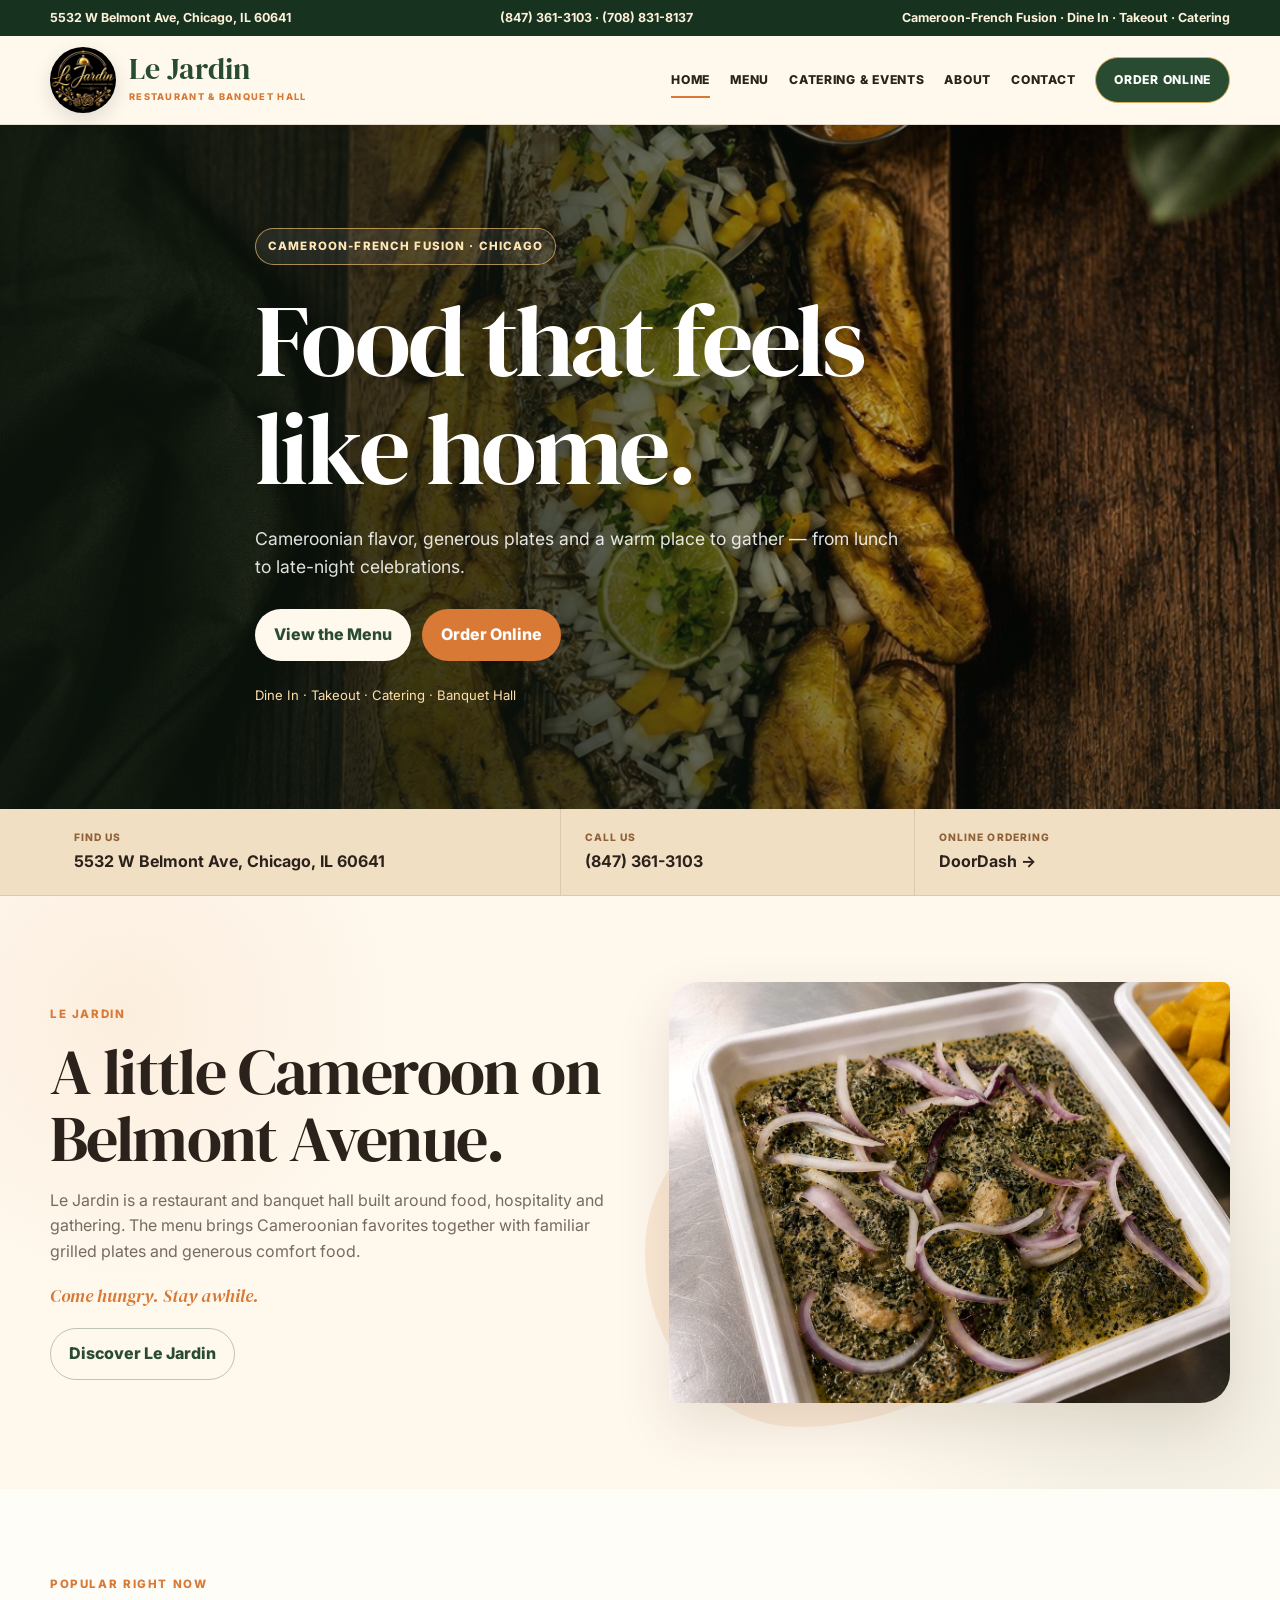
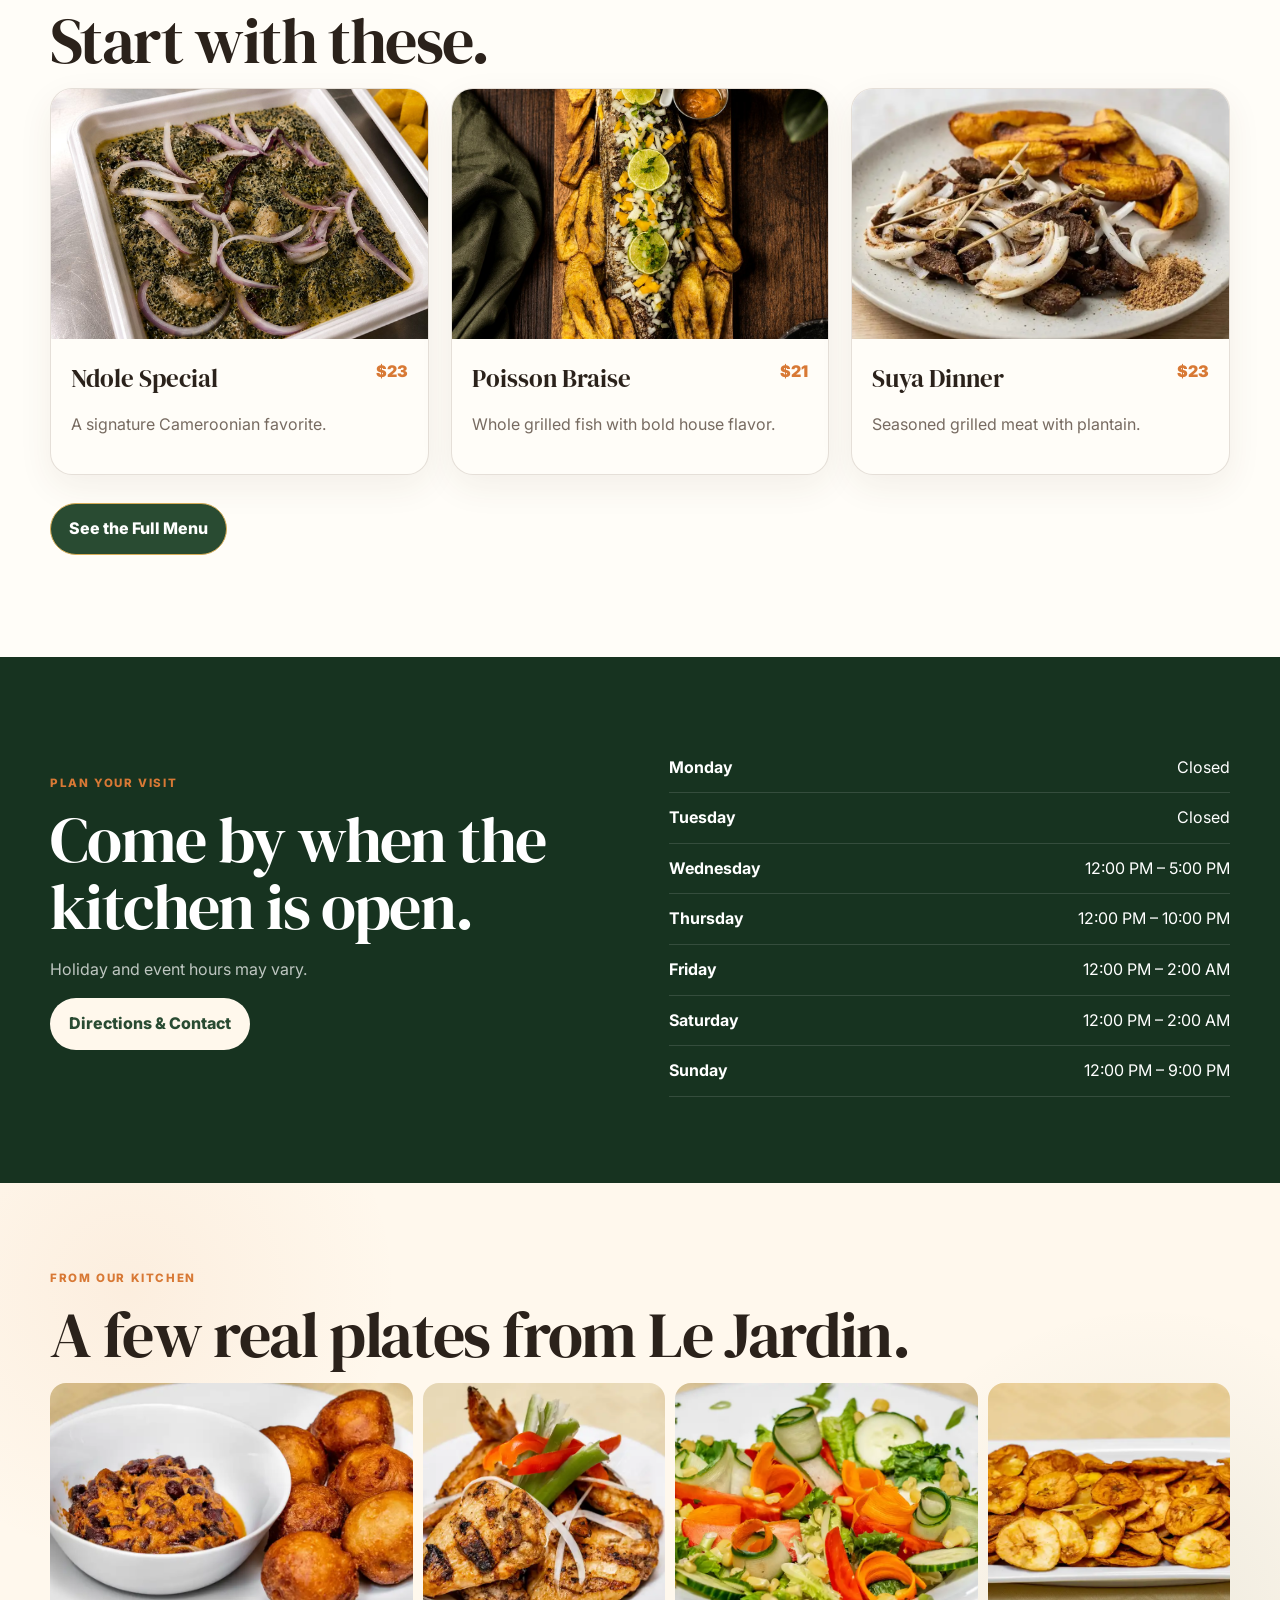
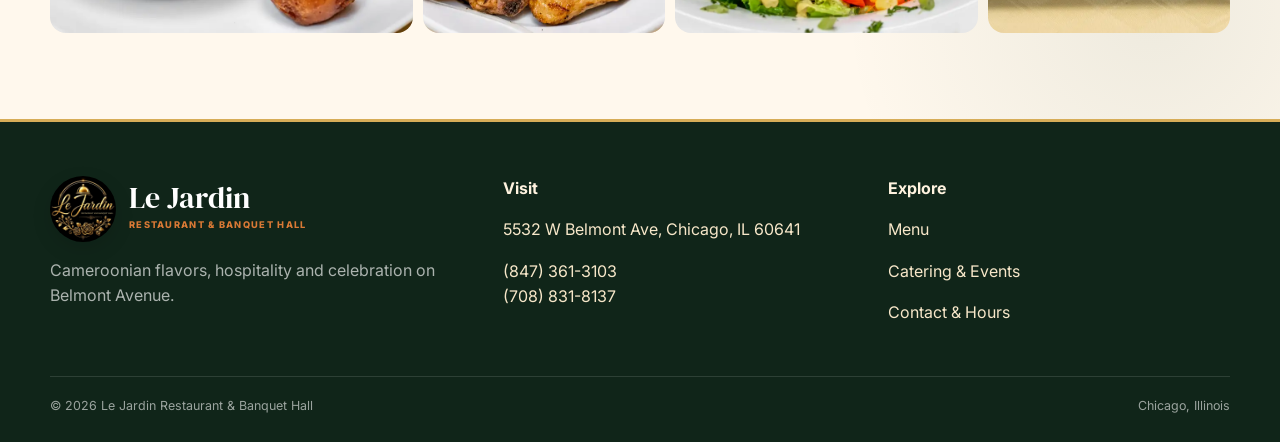
==== index.html @ bbdff8ef "Initial commit via Netlify [skip ci]" ====
<!doctype html><html lang="en"><head>
<meta charset="utf-8"><meta name="viewport" content="width=device-width,initial-scale=1">
<title>Le Jardin | Restaurant & Banquet Hall</title><meta name="description" content="Le Jardin Restaurant & Banquet Hall in Chicago — Cameroonian-French fusion, dine-in, takeout, catering and events.">
<link rel="stylesheet" href="/assets/css/style.css">
</head><body>
<div class="topbar"><div class="container topbar-inner">
  <span>5532 W Belmont Ave, Chicago, IL 60641</span>
  <span><a data-phone></a> · <a data-phone2></a></span>
  <span>Cameroon-French Fusion · Dine In · Takeout · Catering</span>
</div></div>
<header class="site-header">
  <div class="container nav">
    <a class="brand-lockup" href="/">
      <img class="brand-logo" src="/assets/images/logo.jpg" alt="Le Jardin logo">
      <span class="brand-copy"><strong>Le Jardin</strong><span>Restaurant & Banquet Hall</span></span>
    </a>
    <nav class="navlinks"><a class="active" href="/">Home</a><a class="" href="/menu/">Menu</a><a class="" href="/catering/">Catering & Events</a><a class="" href="/about/">About</a><a class="" href="/contact/">Contact</a><a class="btn green" href="/order/">Order Online</a></nav>
    <button class="menu-toggle" data-menu-toggle aria-label="Open navigation">☰</button>
  </div>
  <div class="mobile-panel" data-mobile-panel><a href="/">Home</a><a href="/menu/">Menu</a><a href="/catering/">Catering & Events</a><a href="/about/">About</a><a href="/contact/">Contact</a><a class="btn green" href="/order/">Order Online</a></div>
</header>
<main>
<section class="hero">
 <img class="hero-media" src="/assets/images/hero-fish.jpg" alt="Grilled fish with plantains at Le Jardin">
 <div class="container hero-content">
  <span class="badge">Cameroon-French Fusion · Chicago</span>
  <h1>Food that feels like home.</h1>
  <p>Cameroonian flavor, generous plates and a warm place to gather — from lunch to late-night celebrations.</p>
  <div class="hero-actions"><a class="btn cream" href="/menu/">View the Menu</a><a class="btn orange" href="/order/">Order Online</a></div>
  <div class="hero-note">Dine In · Takeout · Catering · Banquet Hall</div>
 </div>
</section>
<section class="info-strip"><div class="container info-grid">
 <div class="info-item"><small>Find us</small><strong><a data-address target="_blank"></a></strong></div>
 <div class="info-item"><small>Call us</small><strong><a data-phone></a></strong></div>
 <div class="info-item"><small>Online ordering</small><strong><a href="/order/">DoorDash →</a></strong></div>
</div></section>

<section class="section paper"><div class="container split">
 <div>
   <div class="eyebrow">Le Jardin</div><h2>A little Cameroon on Belmont Avenue.</h2>
   <p class="muted">Le Jardin is a restaurant and banquet hall built around food, hospitality and gathering. The menu brings Cameroonian favorites together with familiar grilled plates and generous comfort food.</p>
   <p class="ornament">Come hungry. Stay awhile.</p>
   <a class="btn outline" href="/about/">Discover Le Jardin</a>
 </div>
 <div class="story-card"><img src="/assets/images/ndole.jpg" alt="Ndolé at Le Jardin"></div>
</div></section>

<section class="section white"><div class="container">
 <div class="eyebrow">Popular right now</div><h2>Start with these.</h2>
 <div class="cards">
  <article class="food-card"><img src="/assets/images/ndole.jpg" alt="Ndole Special"><div class="food-card-body"><div class="food-head"><h3>Ndole Special</h3><span class="price">$23</span></div><p class="muted">A signature Cameroonian favorite.</p></div></article>
  <article class="food-card"><img src="/assets/images/hero-fish.jpg" alt="Poisson Braise"><div class="food-card-body"><div class="food-head"><h3>Poisson Braise</h3><span class="price">$21</span></div><p class="muted">Whole grilled fish with bold house flavor.</p></div></article>
  <article class="food-card"><img src="/assets/images/dish-01.webp" alt="Suya Dinner"><div class="food-card-body"><div class="food-head"><h3>Suya Dinner</h3><span class="price">$23</span></div><p class="muted">Seasoned grilled meat with plantain.</p></div></article>
 </div>
 <p style="margin-top:28px"><a class="btn green" href="/menu/">See the Full Menu</a></p>
</div></section>

<section class="section green"><div class="container split">
 <div><div class="eyebrow">Plan your visit</div><h2>Come by when the kitchen is open.</h2><p class="muted">Holiday and event hours may vary.</p><p><a class="btn cream" href="/contact/">Directions & Contact</a></p></div>
 <div class="hours" data-hours></div>
</div></section>

<section class="section paper"><div class="container">
 <div class="eyebrow">From our kitchen</div><h2>A few real plates from Le Jardin.</h2>
 <div class="photo-ribbon">
  <img src="/assets/images/dish-03.webp" alt="Puff Puff and Beans">
  <img src="/assets/images/dish-05.webp" alt="Grilled chicken">
  <img src="/assets/images/dish-13.webp" alt="Garden salad">
  <img src="/assets/images/dish-18.webp" alt="Fried plantain">
 </div>
</div></section>
</main>

<footer class="footer"><div class="container">
  <div class="footer-grid">
    <div>
      <a class="brand-lockup" href="/"><img class="brand-logo" src="/assets/images/logo.jpg" alt=""><span class="brand-copy"><strong>Le Jardin</strong><span>Restaurant & Banquet Hall</span></span></a>
      <p class="muted">Cameroonian flavors, hospitality and celebration on Belmont Avenue.</p>
    </div>
    <div><strong>Visit</strong><p><a data-address target="_blank"></a></p><p><a data-phone></a><br><a data-phone2></a></p></div>
    <div><strong>Explore</strong><p><a href="/menu/">Menu</a></p><p><a href="/catering/">Catering & Events</a></p><p><a href="/contact/">Contact & Hours</a></p><p><a data-instagram>Instagram</a> <a data-facebook>Facebook</a></p></div>
  </div>
  <div class="footer-bottom"><span>© <span data-year></span> Le Jardin Restaurant & Banquet Hall</span><span>Chicago, Illinois</span></div>
</div></footer>
<script src="/assets/js/config.js"></script><script src="/assets/js/site.js"></script>
</body></html>
---- assets/css/style.css ----
@import url('https://fonts.googleapis.com/css2?family=DM+Serif+Display:ital@0;1&family=Inter:wght@400;500;600;700;800&display=swap');

:root{
  --green:#294b32;
  --green-deep:#173320;
  --cream:#fff8ed;
  --cream-2:#f5ead8;
  --orange:#d87935;
  --gold:#d7ad58;
  --ink:#2b221b;
  --muted:#776b61;
  --line:rgba(79,59,37,.15);
  --white:#fffdf8;
  --shadow:0 22px 55px rgba(71,49,27,.12);
  --serif:"DM Serif Display",Georgia,serif;
  --sans:Inter,-apple-system,BlinkMacSystemFont,"Segoe UI",sans-serif;
}
*{box-sizing:border-box}
html{scroll-behavior:smooth}
body{margin:0;background:var(--cream);color:var(--ink);font-family:var(--sans);line-height:1.6}
a{color:inherit;text-decoration:none}
img{max-width:100%;display:block}
.container{width:min(1180px,calc(100% - 34px));margin:auto}
.topbar{background:var(--green-deep);color:#fff1d9;padding:8px 0;font-size:.78rem;font-weight:700}
.topbar-inner{display:flex;justify-content:space-between;gap:20px;flex-wrap:wrap}
.site-header{position:sticky;top:0;z-index:50;background:rgba(255,248,237,.95);backdrop-filter:blur(16px);border-bottom:1px solid var(--line)}
.nav{min-height:88px;display:flex;align-items:center;justify-content:space-between;gap:24px}
.brand-lockup{display:flex;align-items:center;gap:13px}
.brand-logo{width:66px;height:66px;border-radius:50%;object-fit:cover;background:#000;box-shadow:0 7px 20px rgba(0,0,0,.12)}
.brand-copy strong{display:block;font-family:var(--serif);color:var(--green);font-size:1.85rem;line-height:.95;font-weight:400}
.brand-copy span{display:block;margin-top:6px;color:var(--orange);font-weight:800;letter-spacing:.14em;text-transform:uppercase;font-size:.58rem}
.navlinks{display:flex;align-items:center;gap:20px;text-transform:uppercase;font-weight:800;font-size:.76rem;letter-spacing:.06em}
.navlinks a:not(.btn){position:relative;padding:30px 0}
.navlinks a:not(.btn)::after{content:"";position:absolute;left:0;right:100%;bottom:22px;height:2px;background:var(--orange);transition:.2s}
.navlinks a:hover::after,.navlinks a.active::after{right:0}
.btn{display:inline-flex;align-items:center;justify-content:center;gap:.5rem;padding:12px 18px;border-radius:999px;font-weight:800;border:1px solid transparent;cursor:pointer;transition:.2s}
.btn.green{background:var(--green);color:#fff;border-color:var(--gold)}
.btn.orange{background:var(--orange);color:#fff}
.btn.cream{background:#fff8ec;color:var(--green)}
.btn.outline{border-color:rgba(41,75,50,.3);background:transparent;color:var(--green)}
.btn:hover{transform:translateY(-1px)}
.menu-toggle{display:none;border:0;background:transparent;font-size:1.5rem;color:var(--green)}
.mobile-panel{display:none;background:var(--cream);padding:10px 18px 20px;border-top:1px solid var(--line)}
.mobile-panel.open{display:grid;gap:4px}
.mobile-panel a{padding:11px 8px;font-weight:750}

.hero{position:relative;min-height:76vh;color:#fff;display:flex;align-items:center;overflow:hidden;background:#151a12}
.hero-media{position:absolute;inset:0;width:100%;height:100%;object-fit:cover}
.hero::after{content:"";position:absolute;inset:0;background:
linear-gradient(90deg,rgba(11,20,12,.92) 0%,rgba(11,20,12,.7) 45%,rgba(11,20,12,.2) 78%),
linear-gradient(0deg,rgba(11,20,12,.25),transparent 45%)}
.hero-content{position:relative;z-index:2;max-width:770px;padding:84px 0}
.badge{display:inline-flex;border:1px solid rgba(228,186,105,.7);background:rgba(255,255,255,.08);padding:8px 12px;border-radius:999px;color:#ffe8b5;font-size:.72rem;font-weight:800;letter-spacing:.1em;text-transform:uppercase}
h1,h2,h3{font-family:var(--serif);font-weight:400;line-height:1.05;margin:.22em 0}
h1{font-size:clamp(3.5rem,8vw,6.8rem);letter-spacing:-.035em}
h2{font-size:clamp(2.5rem,5vw,4.2rem);letter-spacing:-.025em}
h3{font-size:1.55rem}
.hero p{max-width:650px;font-size:1.1rem;color:rgba(255,255,255,.87)}
.hero-actions{display:flex;gap:11px;flex-wrap:wrap;margin-top:28px}
.hero-note{margin-top:24px;font-size:.82rem;color:#ffdfab}
.ornament{font-family:var(--serif);color:var(--orange);font-style:italic;font-size:1.1rem}
.section{padding:86px 0}
.section.white{background:var(--white)}
.section.green{background:var(--green-deep);color:#fff}
.section.paper{background:
radial-gradient(circle at 10% 20%,rgba(216,121,53,.08),transparent 22%),
radial-gradient(circle at 90% 80%,rgba(41,75,50,.08),transparent 25%),
var(--cream)}
.eyebrow{color:var(--orange);font-weight:800;text-transform:uppercase;letter-spacing:.14em;font-size:.72rem}
.muted{color:var(--muted)}
.green .muted{color:rgba(255,255,255,.72)}
.info-strip{background:#f1dfc4;border-bottom:1px solid rgba(69,45,21,.12)}
.info-grid{display:grid;grid-template-columns:1.3fr .9fr .8fr}
.info-item{padding:20px 24px;border-right:1px solid rgba(75,52,29,.12)}
.info-item:last-child{border-right:0}
.info-item small{display:block;text-transform:uppercase;color:#8e6136;font-weight:800;letter-spacing:.1em;font-size:.64rem}
.info-item strong{display:block;margin-top:4px}
.split{display:grid;grid-template-columns:1fr 1fr;gap:58px;align-items:center}
.story-card{position:relative}
.story-card::before{content:"";position:absolute;width:72%;height:80%;background:var(--orange);border-radius:42% 58% 62% 38% / 48% 39% 61% 52%;left:-24px;bottom:-24px;opacity:.13}
.story-card img{position:relative;z-index:1;width:100%;max-height:610px;object-fit:cover;border-radius:30px 8px 30px 8px;box-shadow:var(--shadow)}
.cards{display:grid;grid-template-columns:repeat(3,1fr);gap:22px}
.food-card{background:var(--white);border:1px solid var(--line);border-radius:22px;overflow:hidden;box-shadow:0 12px 35px rgba(83,57,30,.07);transition:.2s}
.food-card:hover{transform:translateY(-3px);box-shadow:var(--shadow)}
.food-card img{width:100%;height:250px;object-fit:cover}
.food-card-body{padding:20px}
.food-head{display:flex;justify-content:space-between;gap:14px}
.price{color:var(--orange);font-weight:900;white-space:nowrap}
.menu-empty{height:190px;background:
linear-gradient(135deg,rgba(41,75,50,.96),rgba(23,51,32,.96));
display:grid;place-items:center;color:#f3d79a;font-family:var(--serif);font-size:2.1rem;letter-spacing:.02em}
.menu-empty span{opacity:.9}
.photo-ribbon{display:grid;grid-template-columns:1.2fr .8fr 1fr .8fr;gap:10px}
.photo-ribbon img{width:100%;height:250px;object-fit:cover;border-radius:16px}
.hours{display:grid;gap:0}
.hour{display:flex;justify-content:space-between;gap:18px;padding:12px 0;border-bottom:1px solid rgba(255,255,255,.13)}
.page-hero{padding:78px 0 46px;background:
linear-gradient(135deg,rgba(41,75,50,.08),transparent 50%),
var(--cream-2);border-bottom:1px solid var(--line)}
.page-hero p{max-width:760px;color:var(--muted)}
.tabs{display:flex;gap:8px;flex-wrap:wrap;margin:28px 0 32px}
.tab{border:1px solid var(--line);background:#fffaf2;padding:10px 14px;border-radius:999px;font-weight:800;color:var(--green);cursor:pointer}
.tab.active{background:var(--green);color:#fff;border-color:var(--green)}
.menu-grid{display:grid;grid-template-columns:repeat(3,1fr);gap:20px}
.menu-card{background:var(--white);border:1px solid var(--line);border-radius:20px;overflow:hidden;box-shadow:0 9px 28px rgba(70,48,28,.06)}
.menu-card img{width:100%;height:220px;object-fit:cover}
.menu-card .body{padding:18px}
.menu-card .head{display:flex;justify-content:space-between;gap:14px}
.menu-card p{color:var(--muted);font-size:.9rem}
.notice{padding:15px 17px;background:#f5e5ce;border-left:4px solid var(--orange);border-radius:10px;color:#5e4835}
.form-card{background:#fffdf8;border:1px solid var(--line);border-radius:24px;padding:26px;box-shadow:var(--shadow)}
.form-grid{display:grid;grid-template-columns:1fr 1fr;gap:15px}
.field{display:grid;gap:7px}.field.full{grid-column:1/-1}
label{font-size:.78rem;font-weight:800;color:var(--green);text-transform:uppercase;letter-spacing:.05em}
input,textarea,select{width:100%;border:1px solid rgba(91,65,40,.2);background:#fff;padding:13px 14px;border-radius:12px;font:inherit}
textarea{min-height:130px;resize:vertical}
.catering-image{width:100%;height:560px;object-fit:cover;border-radius:28px 8px 28px 8px;box-shadow:var(--shadow)}
.footer{background:#102519;color:#fff3df;padding:54px 0 26px;border-top:3px solid var(--gold)}
.footer-grid{display:grid;grid-template-columns:1.2fr 1fr 1fr;gap:42px}
.footer .brand-copy strong{color:#fff}.footer a{color:#f7e7c9}.footer .muted{color:rgba(255,255,255,.65)}
.footer-bottom{border-top:1px solid rgba(255,255,255,.12);padding-top:19px;margin-top:34px;display:flex;justify-content:space-between;gap:20px;flex-wrap:wrap;font-size:.78rem;color:rgba(255,255,255,.58)}
@media(max-width:980px){
  .navlinks{display:none}.menu-toggle{display:block}
  .split{grid-template-columns:1fr}.cards,.menu-grid{grid-template-columns:repeat(2,1fr)}
  .photo-ribbon{grid-template-columns:1fr 1fr}.info-grid{grid-template-columns:1fr}
  .info-item{border-right:0;border-bottom:1px solid rgba(75,52,29,.12)}
}
@media(max-width:650px){
  .container{width:min(100% - 24px,1180px)}
  .topbar{font-size:.68rem}.topbar-inner{gap:5px}
  .nav{min-height:76px}.brand-logo{width:52px;height:52px}.brand-copy strong{font-size:1.55rem}.brand-copy span{font-size:.5rem}
  .section{padding:64px 0}.hero{min-height:74vh}.hero-content{padding:60px 0}
  .cards,.menu-grid{grid-template-columns:1fr}.photo-ribbon{grid-template-columns:1fr 1fr}.photo-ribbon img{height:170px}
  .form-grid{grid-template-columns:1fr}.field.full{grid-column:auto}.footer-grid{grid-template-columns:1fr}
}
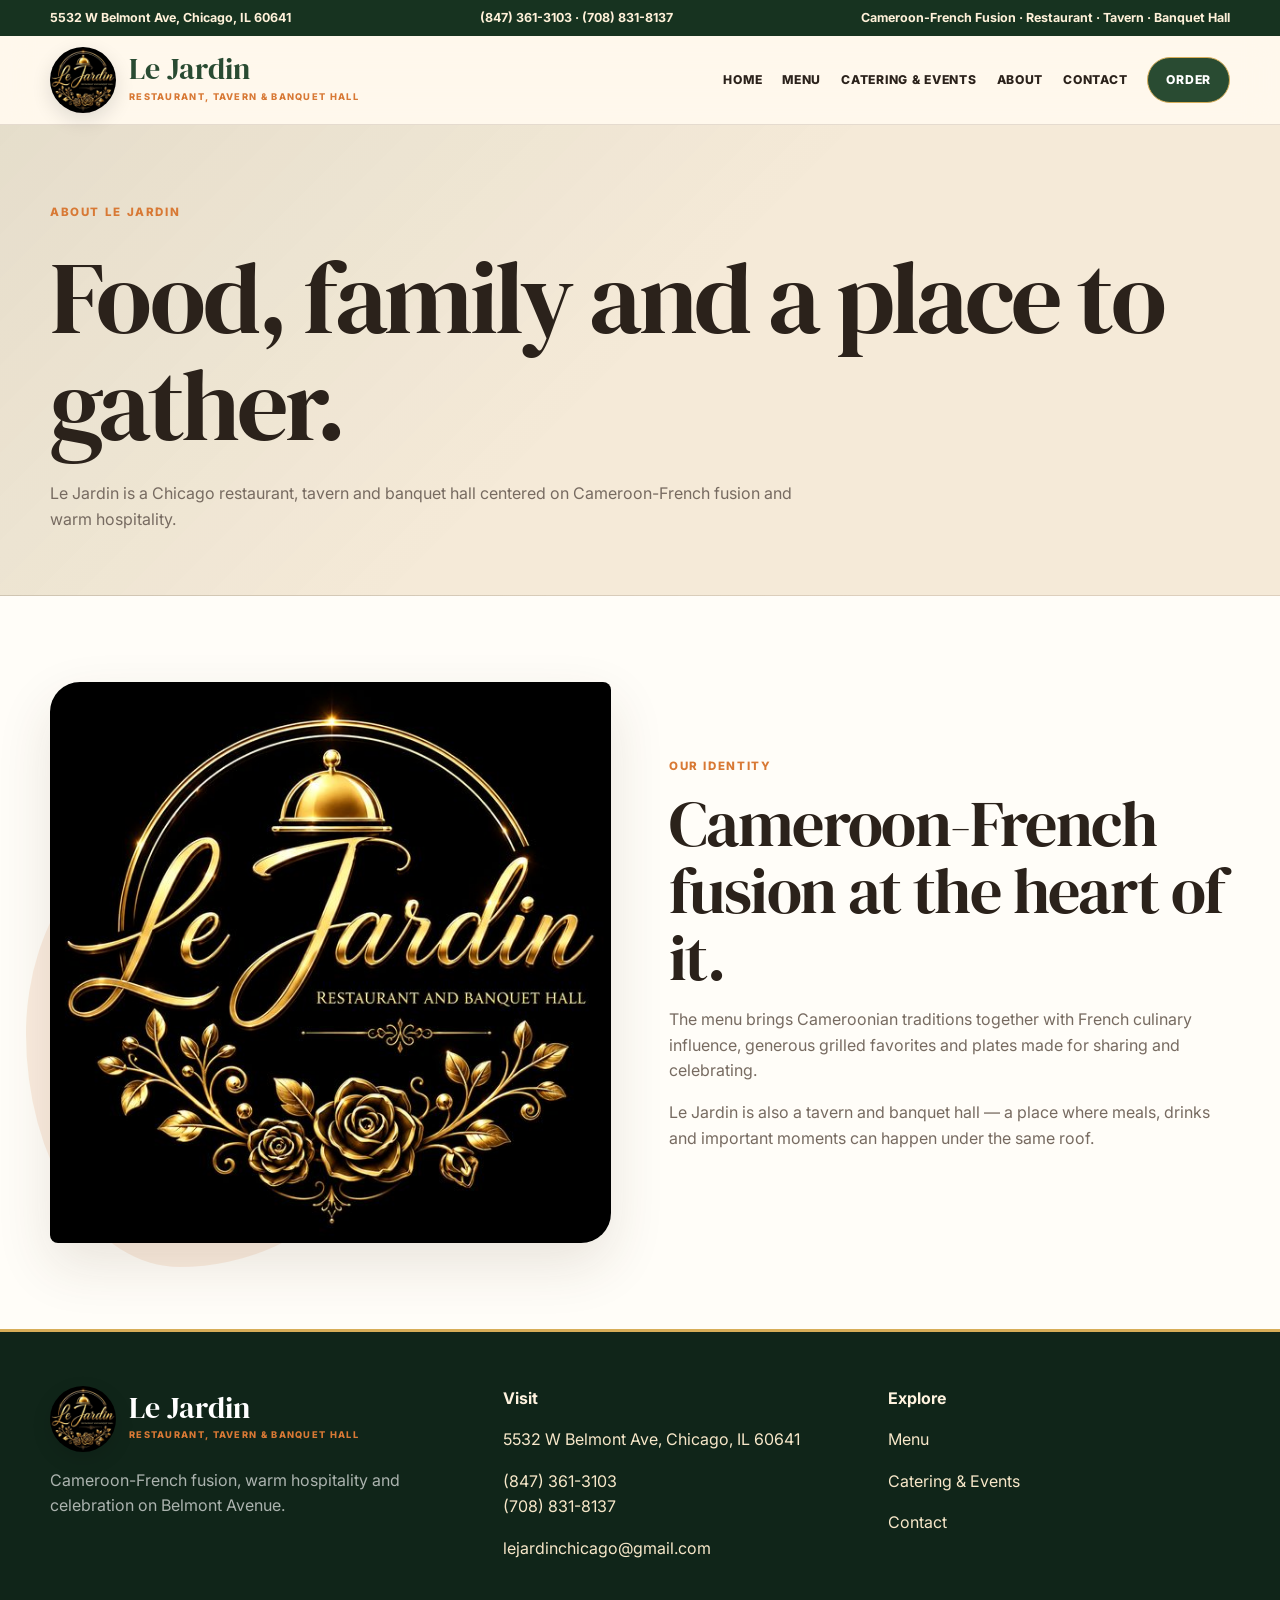
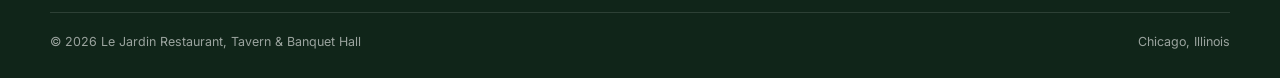
==== commit f1afea0b: "Add files via upload" ====
--- a/index.html
+++ b/index.html
@@ -1,87 +1 @@
-<!doctype html><html lang="en"><head>
-<meta charset="utf-8"><meta name="viewport" content="width=device-width,initial-scale=1">
-<title>Le Jardin | Restaurant & Banquet Hall</title><meta name="description" content="Le Jardin Restaurant & Banquet Hall in Chicago — Cameroonian-French fusion, dine-in, takeout, catering and events.">
-<link rel="stylesheet" href="/assets/css/style.css">
-</head><body>
-<div class="topbar"><div class="container topbar-inner">
-  <span>5532 W Belmont Ave, Chicago, IL 60641</span>
-  <span><a data-phone></a> · <a data-phone2></a></span>
-  <span>Cameroon-French Fusion · Dine In · Takeout · Catering</span>
-</div></div>
-<header class="site-header">
-  <div class="container nav">
-    <a class="brand-lockup" href="/">
-      <img class="brand-logo" src="/assets/images/logo.jpg" alt="Le Jardin logo">
-      <span class="brand-copy"><strong>Le Jardin</strong><span>Restaurant & Banquet Hall</span></span>
-    </a>
-    <nav class="navlinks"><a class="active" href="/">Home</a><a class="" href="/menu/">Menu</a><a class="" href="/catering/">Catering & Events</a><a class="" href="/about/">About</a><a class="" href="/contact/">Contact</a><a class="btn green" href="/order/">Order Online</a></nav>
-    <button class="menu-toggle" data-menu-toggle aria-label="Open navigation">☰</button>
-  </div>
-  <div class="mobile-panel" data-mobile-panel><a href="/">Home</a><a href="/menu/">Menu</a><a href="/catering/">Catering & Events</a><a href="/about/">About</a><a href="/contact/">Contact</a><a class="btn green" href="/order/">Order Online</a></div>
-</header>
-<main>
-<section class="hero">
- <img class="hero-media" src="/assets/images/hero-fish.jpg" alt="Grilled fish with plantains at Le Jardin">
- <div class="container hero-content">
-  <span class="badge">Cameroon-French Fusion · Chicago</span>
-  <h1>Food that feels like home.</h1>
-  <p>Cameroonian flavor, generous plates and a warm place to gather — from lunch to late-night celebrations.</p>
-  <div class="hero-actions"><a class="btn cream" href="/menu/">View the Menu</a><a class="btn orange" href="/order/">Order Online</a></div>
-  <div class="hero-note">Dine In · Takeout · Catering · Banquet Hall</div>
- </div>
-</section>
-<section class="info-strip"><div class="container info-grid">
- <div class="info-item"><small>Find us</small><strong><a data-address target="_blank"></a></strong></div>
- <div class="info-item"><small>Call us</small><strong><a data-phone></a></strong></div>
- <div class="info-item"><small>Online ordering</small><strong><a href="/order/">DoorDash →</a></strong></div>
-</div></section>
-
-<section class="section paper"><div class="container split">
- <div>
-   <div class="eyebrow">Le Jardin</div><h2>A little Cameroon on Belmont Avenue.</h2>
-   <p class="muted">Le Jardin is a restaurant and banquet hall built around food, hospitality and gathering. The menu brings Cameroonian favorites together with familiar grilled plates and generous comfort food.</p>
-   <p class="ornament">Come hungry. Stay awhile.</p>
-   <a class="btn outline" href="/about/">Discover Le Jardin</a>
- </div>
- <div class="story-card"><img src="/assets/images/ndole.jpg" alt="Ndolé at Le Jardin"></div>
-</div></section>
-
-<section class="section white"><div class="container">
- <div class="eyebrow">Popular right now</div><h2>Start with these.</h2>
- <div class="cards">
-  <article class="food-card"><img src="/assets/images/ndole.jpg" alt="Ndole Special"><div class="food-card-body"><div class="food-head"><h3>Ndole Special</h3><span class="price">$23</span></div><p class="muted">A signature Cameroonian favorite.</p></div></article>
-  <article class="food-card"><img src="/assets/images/hero-fish.jpg" alt="Poisson Braise"><div class="food-card-body"><div class="food-head"><h3>Poisson Braise</h3><span class="price">$21</span></div><p class="muted">Whole grilled fish with bold house flavor.</p></div></article>
-  <article class="food-card"><img src="/assets/images/dish-01.webp" alt="Suya Dinner"><div class="food-card-body"><div class="food-head"><h3>Suya Dinner</h3><span class="price">$23</span></div><p class="muted">Seasoned grilled meat with plantain.</p></div></article>
- </div>
- <p style="margin-top:28px"><a class="btn green" href="/menu/">See the Full Menu</a></p>
-</div></section>
-
-<section class="section green"><div class="container split">
- <div><div class="eyebrow">Plan your visit</div><h2>Come by when the kitchen is open.</h2><p class="muted">Holiday and event hours may vary.</p><p><a class="btn cream" href="/contact/">Directions & Contact</a></p></div>
- <div class="hours" data-hours></div>
-</div></section>
-
-<section class="section paper"><div class="container">
- <div class="eyebrow">From our kitchen</div><h2>A few real plates from Le Jardin.</h2>
- <div class="photo-ribbon">
-  <img src="/assets/images/dish-03.webp" alt="Puff Puff and Beans">
-  <img src="/assets/images/dish-05.webp" alt="Grilled chicken">
-  <img src="/assets/images/dish-13.webp" alt="Garden salad">
-  <img src="/assets/images/dish-18.webp" alt="Fried plantain">
- </div>
-</div></section>
-</main>
-
-<footer class="footer"><div class="container">
-  <div class="footer-grid">
-    <div>
-      <a class="brand-lockup" href="/"><img class="brand-logo" src="/assets/images/logo.jpg" alt=""><span class="brand-copy"><strong>Le Jardin</strong><span>Restaurant & Banquet Hall</span></span></a>
-      <p class="muted">Cameroonian flavors, hospitality and celebration on Belmont Avenue.</p>
-    </div>
-    <div><strong>Visit</strong><p><a data-address target="_blank"></a></p><p><a data-phone></a><br><a data-phone2></a></p></div>
-    <div><strong>Explore</strong><p><a href="/menu/">Menu</a></p><p><a href="/catering/">Catering & Events</a></p><p><a href="/contact/">Contact & Hours</a></p><p><a data-instagram>Instagram</a> <a data-facebook>Facebook</a></p></div>
-  </div>
-  <div class="footer-bottom"><span>© <span data-year></span> Le Jardin Restaurant & Banquet Hall</span><span>Chicago, Illinois</span></div>
-</div></footer>
-<script src="/assets/js/config.js"></script><script src="/assets/js/site.js"></script>
-</body></html>+<!doctype html><html lang="en"><head><meta charset="utf-8"><meta name="viewport" content="width=device-width,initial-scale=1"><title>Le Jardin | Restaurant, Tavern & Banquet Hall</title><meta name="description" content="Le Jardin Chicago — Cameroon-French fusion, restaurant, tavern, catering and banquet hall."><link rel="stylesheet" href="/assets/css/style.css"></head><body><div class="topbar"><div class="container topbar-inner"><span>5532 W Belmont Ave, Chicago, IL 60641</span><span><a data-phone></a> · <a data-phone2></a></span><span>Cameroon-French Fusion · Restaurant · Tavern · Banquet Hall</span></div></div><header class="site-header"><div class="container nav"><a class="brand-lockup" href="/"><img class="brand-logo" src="/assets/images/logo.jpg" alt="Le Jardin logo"><span class="brand-copy"><strong>Le Jardin</strong><span>Restaurant, Tavern & Banquet Hall</span></span></a><nav class="navlinks"><a href="/">Home</a><a href="/menu/">Menu</a><a href="/catering/">Catering & Events</a><a href="/about/">About</a><a href="/contact/">Contact</a><a class="btn green" href="/order/">Order</a></nav><button class="menu-toggle" data-menu-toggle aria-label="Open navigation">☰</button></div><div class="mobile-panel" data-mobile-panel><a href="/">Home</a><a href="/menu/">Menu</a><a href="/catering/">Catering & Events</a><a href="/about/">About</a><a href="/contact/">Contact</a><a class="btn green" href="/order/">Order</a></div></header><main><section class="page-hero"><div class="container"><div class="eyebrow">About Le Jardin</div><h1>Food, family and a place to gather.</h1><p>Le Jardin is a Chicago restaurant, tavern and banquet hall centered on Cameroon-French fusion and warm hospitality.</p></div></section><section class="section white"><div class="container split"><div class="story-card"><img src="/assets/images/logo.jpg" alt="Le Jardin logo"></div><div><div class="eyebrow">Our identity</div><h2>Cameroon-French fusion at the heart of it.</h2><p class="muted">The menu brings Cameroonian traditions together with French culinary influence, generous grilled favorites and plates made for sharing and celebrating.</p><p class="muted">Le Jardin is also a tavern and banquet hall — a place where meals, drinks and important moments can happen under the same roof.</p></div></div></section></main><footer class="footer"><div class="container"><div class="footer-grid"><div><a class="brand-lockup" href="/"><img class="brand-logo" src="/assets/images/logo.jpg" alt=""><span class="brand-copy"><strong>Le Jardin</strong><span>Restaurant, Tavern & Banquet Hall</span></span></a><p class="muted">Cameroon-French fusion, warm hospitality and celebration on Belmont Avenue.</p></div><div><strong>Visit</strong><p><a data-address target="_blank"></a></p><p><a data-phone></a><br><a data-phone2></a></p><p><a href="mailto:lejardinchicago@gmail.com">lejardinchicago@gmail.com</a></p></div><div><strong>Explore</strong><p><a href="/menu/">Menu</a></p><p><a href="/catering/">Catering & Events</a></p><p><a href="/contact/">Contact</a></p></div></div><div class="footer-bottom"><span>© <span data-year></span> Le Jardin Restaurant, Tavern & Banquet Hall</span><span>Chicago, Illinois</span></div></div></footer><script src="/assets/js/config.js"></script><script src="/assets/js/site.js"></script></body></html>
